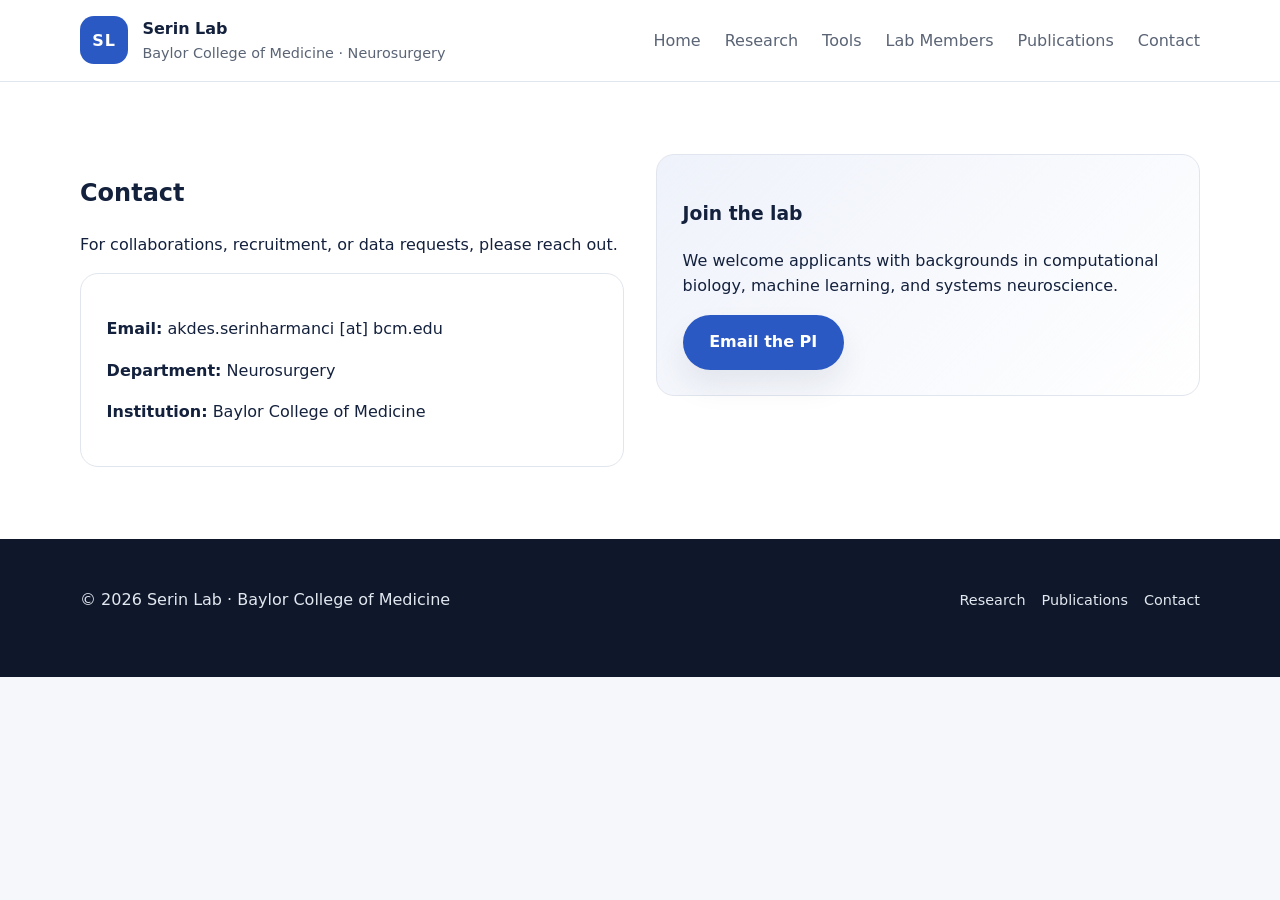
==== contact.html @ 44fc3e0a "update" ====
<!doctype html>
<html lang="en">
  <head>
    <meta charset="utf-8" />
    <meta name="viewport" content="width=device-width, initial-scale=1" />
    <title>Contact | Serin Lab</title>
    <meta
      name="description"
      content="Contact the Serin Lab at Baylor College of Medicine."
    />
    <link rel="stylesheet" href="styles.css" />
  </head>
  <body>
    <header class="site-header">
      <div class="container header-inner">
        <div class="brand">
          <div class="brand-mark" aria-hidden="true">SL</div>
          <div>
            <p class="brand-title">Serin Lab</p>
            <p class="brand-subtitle">Baylor College of Medicine · Neurosurgery</p>
          </div>
        </div>
        <button class="nav-toggle" id="navToggle" aria-label="Toggle navigation">
          <span></span>
          <span></span>
          <span></span>
        </button>
        <nav class="nav" id="siteNav">
          <a href="index.html">Home</a>
          <a href="research.html">Research</a>
          <a href="tools.html">Tools</a>
          <a href="members.html">Lab Members</a>
          <a href="publications.html">Publications</a>
          <a href="contact.html">Contact</a>
        </nav>
      </div>
    </header>

    <main>
      <section class="section alt">
        <div class="container contact-grid">
          <div>
            <h2>Contact</h2>
            <p>
              For collaborations, recruitment, or data requests, please reach out.
            </p>
            <div class="contact-card">
              <p><strong>Email:</strong> akdes.serinharmanci [at] bcm.edu</p>
              <p><strong>Department:</strong> Neurosurgery</p>
              <p><strong>Institution:</strong> Baylor College of Medicine</p>
            </div>
          </div>
          <div class="contact-card alt">
            <h3>Join the lab</h3>
            <p>
              We welcome applicants with backgrounds in computational biology,
              machine learning, and systems neuroscience.
            </p>
            <a class="button primary" href="mailto:akdes.serinharmanci@bcm.edu">
              Email the PI
            </a>
          </div>
        </div>
      </section>
    </main>

    <footer class="site-footer">
      <div class="container footer-inner">
        <p>© <span id="year"></span> Serin Lab · Baylor College of Medicine</p>
        <div class="footer-links">
          <a href="research.html">Research</a>
          <a href="publications.html">Publications</a>
          <a href="contact.html">Contact</a>
        </div>
      </div>
    </footer>

    <script src="main.js"></script>
  </body>
</html>
---- styles.css ----
*,
*::before,
*::after {
  box-sizing: border-box;
}

:root {
  color-scheme: light;
  --bg: #f6f7fb;
  --surface: #ffffff;
  --text: #14213d;
  --muted: #5a6475;
  --accent: #2b59c3;
  --accent-dark: #1f3c88;
  --border: #e1e5ee;
  --shadow: 0 16px 30px rgba(20, 33, 61, 0.08);
}

body {
  margin: 0;
  font-family: "Inter", "Segoe UI", system-ui, -apple-system, sans-serif;
  color: var(--text);
  background: var(--bg);
  line-height: 1.6;
}

a {
  color: inherit;
  text-decoration: none;
}

img {
  max-width: 100%;
  display: block;
}

.container {
  width: min(1120px, 90vw);
  margin: 0 auto;
}

.site-header {
  position: sticky;
  top: 0;
  z-index: 10;
  background: rgba(255, 255, 255, 0.92);
  backdrop-filter: blur(12px);
  border-bottom: 1px solid var(--border);
}

.header-inner {
  display: flex;
  align-items: center;
  justify-content: space-between;
  padding: 1rem 0;
  gap: 2rem;
}

.brand {
  display: flex;
  align-items: center;
  gap: 0.9rem;
}

.brand-mark {
  width: 48px;
  height: 48px;
  border-radius: 14px;
  display: grid;
  place-items: center;
  background: var(--accent);
  color: white;
  font-weight: 700;
  letter-spacing: 1px;
}

.brand-title {
  font-weight: 700;
  margin: 0;
}

.brand-subtitle {
  margin: 0;
  color: var(--muted);
  font-size: 0.9rem;
}

.nav {
  display: flex;
  align-items: center;
  gap: 1.5rem;
  font-weight: 500;
}

.nav a {
  color: var(--muted);
  transition: color 0.2s ease;
}

.nav a:hover {
  color: var(--accent);
}

.nav-toggle {
  display: none;
  background: none;
  border: none;
  cursor: pointer;
  padding: 0;
  gap: 6px;
  flex-direction: column;
}

.nav-toggle span {
  width: 24px;
  height: 2px;
  background: var(--text);
  display: block;
}

.hero {
  padding: 5rem 0 4rem;
  background: linear-gradient(135deg, rgba(43, 89, 195, 0.1), transparent);
}

.hero-grid {
  display: grid;
  grid-template-columns: repeat(auto-fit, minmax(280px, 1fr));
  gap: 3rem;
  align-items: center;
}

.eyebrow {
  text-transform: uppercase;
  letter-spacing: 2px;
  color: var(--accent);
  font-weight: 600;
  font-size: 0.8rem;
  margin-bottom: 1rem;
}

.hero h1 {
  font-size: clamp(2.4rem, 3vw, 3.3rem);
  margin: 0 0 1rem;
}

.lead {
  font-size: 1.1rem;
  color: var(--muted);
  max-width: 540px;
}

.cta-row {
  display: flex;
  flex-wrap: wrap;
  gap: 1rem;
  margin: 2rem 0;
}

.button {
  padding: 0.85rem 1.6rem;
  border-radius: 999px;
  border: 1px solid transparent;
  font-weight: 600;
  display: inline-flex;
  align-items: center;
  justify-content: center;
  gap: 0.5rem;
}

.button.primary {
  background: var(--accent);
  color: white;
  box-shadow: var(--shadow);
}

.button.primary:hover {
  background: var(--accent-dark);
}

.button.ghost {
  border-color: var(--border);
  color: var(--text);
  background: white;
}

.hero-stats {
  display: flex;
  gap: 2rem;
  flex-wrap: wrap;
}

.stat-number {
  font-weight: 700;
  margin: 0;
}

.stat-label {
  margin: 0;
  color: var(--muted);
  font-size: 0.9rem;
}

.hero-card {
  background: var(--surface);
  border-radius: 24px;
  padding: 2rem;
  box-shadow: var(--shadow);
}

.hero-card h2 {
  margin-top: 0;
}

.hero-card ul {
  padding-left: 1.2rem;
  margin: 1rem 0 2rem;
  color: var(--muted);
}

.hero-card-footer {
  border-top: 1px solid var(--border);
  padding-top: 1.2rem;
}

.text-link {
  color: var(--accent);
  font-weight: 600;
}

.section {
  padding: 4.5rem 0;
}

.section.alt {
  background: white;
}

.section-header {
  max-width: 720px;
  margin-bottom: 2.5rem;
}

.section-header h2 {
  margin-top: 0;
  font-size: 2rem;
}

.section-header p {
  color: var(--muted);
}

.card-grid {
  display: grid;
  gap: 1.5rem;
  grid-template-columns: repeat(auto-fit, minmax(240px, 1fr));
}

.card {
  background: var(--surface);
  padding: 1.6rem;
  border-radius: 18px;
  box-shadow: var(--shadow);
}

.card p {
  color: var(--muted);
}

.timeline {
  display: grid;
  gap: 1.4rem;
}

.timeline-item {
  padding: 1.4rem 1.6rem;
  border-radius: 16px;
  background: var(--bg);
  border: 1px solid var(--border);
}

.timeline-date {
  font-weight: 700;
  margin: 0 0 0.4rem;
}

.note {
  color: var(--muted);
  margin-top: 1.5rem;
}

.member-grid {
  display: grid;
  gap: 1.5rem;
  grid-template-columns: repeat(auto-fit, minmax(220px, 1fr));
}

.member-card {
  background: var(--surface);
  padding: 1.5rem;
  border-radius: 18px;
  border: 1px solid var(--border);
}

.publication-list {
  display: grid;
  gap: 1.4rem;
}

.publication-list article {
  background: var(--surface);
  padding: 1.5rem;
  border-radius: 18px;
  border: 1px solid var(--border);
}

.contact-grid {
  display: grid;
  gap: 2rem;
  grid-template-columns: repeat(auto-fit, minmax(260px, 1fr));
  align-items: start;
}

.contact-card {
  background: var(--surface);
  padding: 1.6rem;
  border-radius: 18px;
  border: 1px solid var(--border);
}

.contact-card.alt {
  background: linear-gradient(135deg, rgba(43, 89, 195, 0.08), white);
}

.site-footer {
  padding: 2rem 0 3rem;
  background: #0f172a;
  color: #e2e8f0;
}

.footer-inner {
  display: flex;
  flex-wrap: wrap;
  align-items: center;
  justify-content: space-between;
  gap: 1rem;
}

.footer-links {
  display: flex;
  gap: 1rem;
  font-size: 0.9rem;
}

@media (max-width: 900px) {
  .nav {
    position: absolute;
    top: 70px;
    right: 5vw;
    background: white;
    flex-direction: column;
    align-items: flex-start;
    padding: 1rem 1.4rem;
    border-radius: 16px;
    box-shadow: var(--shadow);
    display: none;
  }

  .nav.open {
    display: flex;
  }

  .nav-toggle {
    display: flex;
  }
}

@media (max-width: 600px) {
  .hero {
    padding-top: 3.5rem;
  }

  .cta-row {
    flex-direction: column;
  }
}
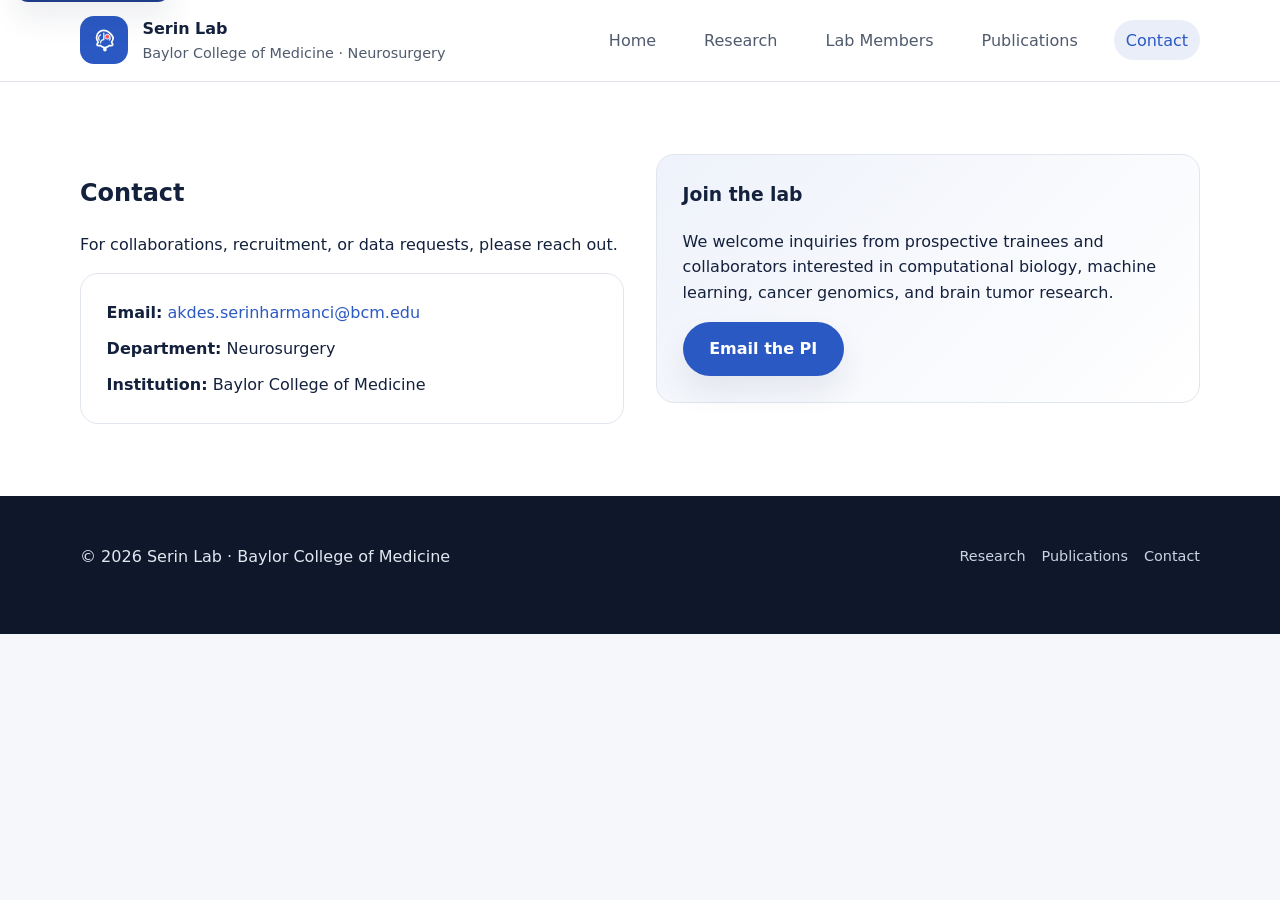
==== commit e7d2391b: "update website polish and navigation Improve the public-facing site with clearer content, stronger a" ====
--- a/contact.html
+++ b/contact.html
@@ -6,21 +6,39 @@
     <title>Contact | Serin Lab</title>
     <meta
       name="description"
-      content="Contact the Serin Lab at Baylor College of Medicine."
+      content="Contact the Serin Lab at Baylor College of Medicine for collaborations, recruitment, and research inquiries."
     />
+    <meta name="theme-color" content="#2b59c3" />
+    <meta property="og:title" content="Contact | Serin Lab" />
+    <meta
+      property="og:description"
+      content="Reach out to the Serin Lab for collaborations, data requests, and trainee inquiries."
+    />
+    <meta property="og:type" content="website" />
+    <meta property="og:url" content="https://serinlab.org/contact.html" />
+    <meta property="og:site_name" content="Serin Lab" />
+    <link rel="canonical" href="https://serinlab.org/contact.html" />
+    <link rel="icon" href="favicon.svg" type="image/svg+xml" />
     <link rel="stylesheet" href="styles.css" />
   </head>
   <body>
+    <a class="skip-link" href="#main-content">Skip to content</a>
     <header class="site-header">
       <div class="container header-inner">
-        <div class="brand">
+        <a class="brand brand-link" href="index.html" aria-label="Serin Lab home">
           <div class="brand-mark" aria-hidden="true">SL</div>
           <div>
             <p class="brand-title">Serin Lab</p>
             <p class="brand-subtitle">Baylor College of Medicine · Neurosurgery</p>
           </div>
-        </div>
-        <button class="nav-toggle" id="navToggle" aria-label="Toggle navigation">
+        </a>
+        <button
+          class="nav-toggle"
+          id="navToggle"
+          aria-label="Toggle navigation"
+          aria-expanded="false"
+          aria-controls="siteNav"
+        >
           <span></span>
           <span></span>
           <span></span>
@@ -28,7 +46,6 @@
         <nav class="nav" id="siteNav">
           <a href="index.html">Home</a>
           <a href="research.html">Research</a>
-          <a href="tools.html">Tools</a>
           <a href="members.html">Lab Members</a>
           <a href="publications.html">Publications</a>
           <a href="contact.html">Contact</a>
@@ -36,25 +53,31 @@
       </div>
     </header>
 
-    <main>
+    <main id="main-content">
       <section class="section alt">
         <div class="container contact-grid">
           <div>
-            <h2>Contact</h2>
+            <h1>Contact</h1>
             <p>
               For collaborations, recruitment, or data requests, please reach out.
             </p>
             <div class="contact-card">
-              <p><strong>Email:</strong> akdes.serinharmanci [at] bcm.edu</p>
-              <p><strong>Department:</strong> Neurosurgery</p>
-              <p><strong>Institution:</strong> Baylor College of Medicine</p>
+              <ul class="contact-list">
+                <li>
+                  <strong>Email:</strong>
+                  <a href="mailto:akdes.serinharmanci@bcm.edu">akdes.serinharmanci@bcm.edu</a>
+                </li>
+                <li><strong>Department:</strong> Neurosurgery</li>
+                <li><strong>Institution:</strong> Baylor College of Medicine</li>
+              </ul>
             </div>
           </div>
           <div class="contact-card alt">
             <h3>Join the lab</h3>
             <p>
-              We welcome applicants with backgrounds in computational biology,
-              machine learning, and systems neuroscience.
+              We welcome inquiries from prospective trainees and collaborators
+              interested in computational biology, machine learning, cancer
+              genomics, and brain tumor research.
             </p>
             <a class="button primary" href="mailto:akdes.serinharmanci@bcm.edu">
               Email the PI
--- a/styles.css
+++ b/styles.css
@@ -2,6 +2,10 @@
 *::before,
 *::after {
   box-sizing: border-box;
+}
+
+html {
+  scroll-behavior: smooth;
 }
 
 :root {
@@ -9,7 +13,7 @@
   --bg: #f6f7fb;
   --surface: #ffffff;
   --text: #14213d;
-  --muted: #5a6475;
+  --muted: #4f5b6d;
   --accent: #2b59c3;
   --accent-dark: #1f3c88;
   --border: #e1e5ee;
@@ -22,6 +26,7 @@
   color: var(--text);
   background: var(--bg);
   line-height: 1.6;
+  min-height: 100vh;
 }
 
 a {
@@ -29,9 +34,32 @@
   text-decoration: none;
 }
 
+button,
+input,
+textarea,
+select {
+  font: inherit;
+}
+
 img {
   max-width: 100%;
   display: block;
+}
+
+.skip-link {
+  position: absolute;
+  left: 1rem;
+  top: -3rem;
+  z-index: 20;
+  padding: 0.75rem 1rem;
+  border-radius: 12px;
+  background: var(--accent-dark);
+  color: #fff;
+  box-shadow: var(--shadow);
+}
+
+.skip-link:focus-visible {
+  top: 1rem;
 }
 
 .container {
@@ -62,6 +90,10 @@
   gap: 0.9rem;
 }
 
+.brand-link {
+  color: inherit;
+}
+
 .brand-mark {
   width: 48px;
   height: 48px;
@@ -69,9 +101,12 @@
   display: grid;
   place-items: center;
   background: var(--accent);
-  color: white;
-  font-weight: 700;
-  letter-spacing: 1px;
+  background-image: url("brain-tumor-icon.svg");
+  background-repeat: no-repeat;
+  background-position: center;
+  background-size: 28px 28px;
+  color: transparent;
+  font-size: 0;
 }
 
 .brand-title {
@@ -83,6 +118,11 @@
   margin: 0;
   color: var(--muted);
   font-size: 0.9rem;
+}
+
+.brand-link:hover .brand-mark,
+.brand-link:focus-visible .brand-mark {
+  background: var(--accent-dark);
 }
 
 .nav {
@@ -94,19 +134,28 @@
 
 .nav a {
   color: var(--muted);
-  transition: color 0.2s ease;
-}
-
-.nav a:hover {
+  padding: 0.45rem 0.75rem;
+  border-radius: 999px;
+  transition:
+    color 0.2s ease,
+    background-color 0.2s ease;
+}
+
+.nav a:hover,
+.nav a:focus-visible,
+.nav a.is-active,
+.nav a[aria-current="page"] {
   color: var(--accent);
+  background: rgba(43, 89, 195, 0.1);
 }
 
 .nav-toggle {
   display: none;
   background: none;
-  border: none;
+  border: 1px solid transparent;
+  border-radius: 12px;
   cursor: pointer;
-  padding: 0;
+  padding: 0.5rem;
   gap: 6px;
   flex-direction: column;
 }
@@ -166,6 +215,11 @@
   align-items: center;
   justify-content: center;
   gap: 0.5rem;
+  transition:
+    transform 0.2s ease,
+    background-color 0.2s ease,
+    border-color 0.2s ease,
+    box-shadow 0.2s ease;
 }
 
 .button.primary {
@@ -184,15 +238,28 @@
   background: white;
 }
 
+.button:hover {
+  transform: translateY(-1px);
+}
+
 .hero-stats {
   display: flex;
   gap: 2rem;
   flex-wrap: wrap;
 }
 
+.hero-stats > div {
+  min-width: 170px;
+  padding: 1rem 1.1rem;
+  border: 1px solid var(--border);
+  border-radius: 18px;
+  background: rgba(255, 255, 255, 0.72);
+}
+
 .stat-number {
   font-weight: 700;
   margin: 0;
+  font-size: 1rem;
 }
 
 .stat-label {
@@ -218,6 +285,10 @@
   color: var(--muted);
 }
 
+.hero-card li + li {
+  margin-top: 0.55rem;
+}
+
 .hero-card-footer {
   border-top: 1px solid var(--border);
   padding-top: 1.2rem;
@@ -228,6 +299,11 @@
   font-weight: 600;
 }
 
+.text-link:hover,
+.text-link:focus-visible {
+  color: var(--accent-dark);
+}
+
 .section {
   padding: 4.5rem 0;
 }
@@ -248,6 +324,8 @@
 
 .section-header p {
   color: var(--muted);
+  max-width: 64ch;
+  margin-bottom: 0;
 }
 
 .card-grid {
@@ -263,8 +341,38 @@
   box-shadow: var(--shadow);
 }
 
+.card h2,
+.card h3,
+.member-card h2,
+.publication-list h2,
+.contact-card h3 {
+  margin-top: 0;
+}
+
 .card p {
   color: var(--muted);
+}
+
+.card,
+.member-card,
+.publication-list article,
+.contact-card,
+.hero-card,
+.timeline-item {
+  transition:
+    transform 0.2s ease,
+    box-shadow 0.2s ease,
+    border-color 0.2s ease;
+}
+
+.card:hover,
+.member-card:hover,
+.publication-list article:hover,
+.contact-card:hover,
+.hero-card:hover,
+.timeline-item:hover {
+  transform: translateY(-2px);
+  box-shadow: 0 20px 36px rgba(20, 33, 61, 0.12);
 }
 
 .timeline {
@@ -289,6 +397,14 @@
   margin-top: 1.5rem;
 }
 
+.note.strong {
+  margin-top: 2rem;
+  padding: 1rem 1.2rem;
+  border-left: 4px solid var(--accent);
+  border-radius: 0 14px 14px 0;
+  background: rgba(43, 89, 195, 0.06);
+}
+
 .member-grid {
   display: grid;
   gap: 1.5rem;
@@ -302,6 +418,16 @@
   border: 1px solid var(--border);
 }
 
+.member-role {
+  margin: 0.35rem 0 0.8rem;
+  color: var(--accent);
+  font-weight: 600;
+}
+
+.member-card p:last-child {
+  margin-bottom: 0;
+}
+
 .publication-list {
   display: grid;
   gap: 1.4rem;
@@ -314,6 +440,16 @@
   border: 1px solid var(--border);
 }
 
+.publication-meta {
+  margin: 0;
+  color: var(--muted);
+  font-weight: 500;
+}
+
+.publication-cta {
+  margin-top: 2rem;
+}
+
 .contact-grid {
   display: grid;
   gap: 2rem;
@@ -332,6 +468,20 @@
   background: linear-gradient(135deg, rgba(43, 89, 195, 0.08), white);
 }
 
+.contact-list {
+  list-style: none;
+  padding: 0;
+  margin: 0;
+}
+
+.contact-list li + li {
+  margin-top: 0.65rem;
+}
+
+.contact-list a {
+  color: var(--accent);
+}
+
 .site-footer {
   padding: 2rem 0 3rem;
   background: #0f172a;
@@ -350,6 +500,20 @@
   display: flex;
   gap: 1rem;
   font-size: 0.9rem;
+}
+
+.footer-links a {
+  color: #cbd5e1;
+}
+
+.footer-links a:hover,
+.footer-links a:focus-visible {
+  color: #ffffff;
+}
+
+:focus-visible {
+  outline: 3px solid rgba(43, 89, 195, 0.28);
+  outline-offset: 3px;
 }
 
 @media (max-width: 900px) {
@@ -362,12 +526,18 @@
     align-items: flex-start;
     padding: 1rem 1.4rem;
     border-radius: 16px;
+    border: 1px solid var(--border);
     box-shadow: var(--shadow);
     display: none;
+    min-width: min(280px, 90vw);
   }
 
   .nav.open {
     display: flex;
+  }
+
+  .nav a {
+    width: 100%;
   }
 
   .nav-toggle {
@@ -383,4 +553,21 @@
   .cta-row {
     flex-direction: column;
   }
-}
+
+  .hero-stats > div {
+    width: 100%;
+  }
+}
+
+@media (prefers-reduced-motion: reduce) {
+  html {
+    scroll-behavior: auto;
+  }
+
+  *,
+  *::before,
+  *::after {
+    transition: none !important;
+    animation: none !important;
+  }
+}
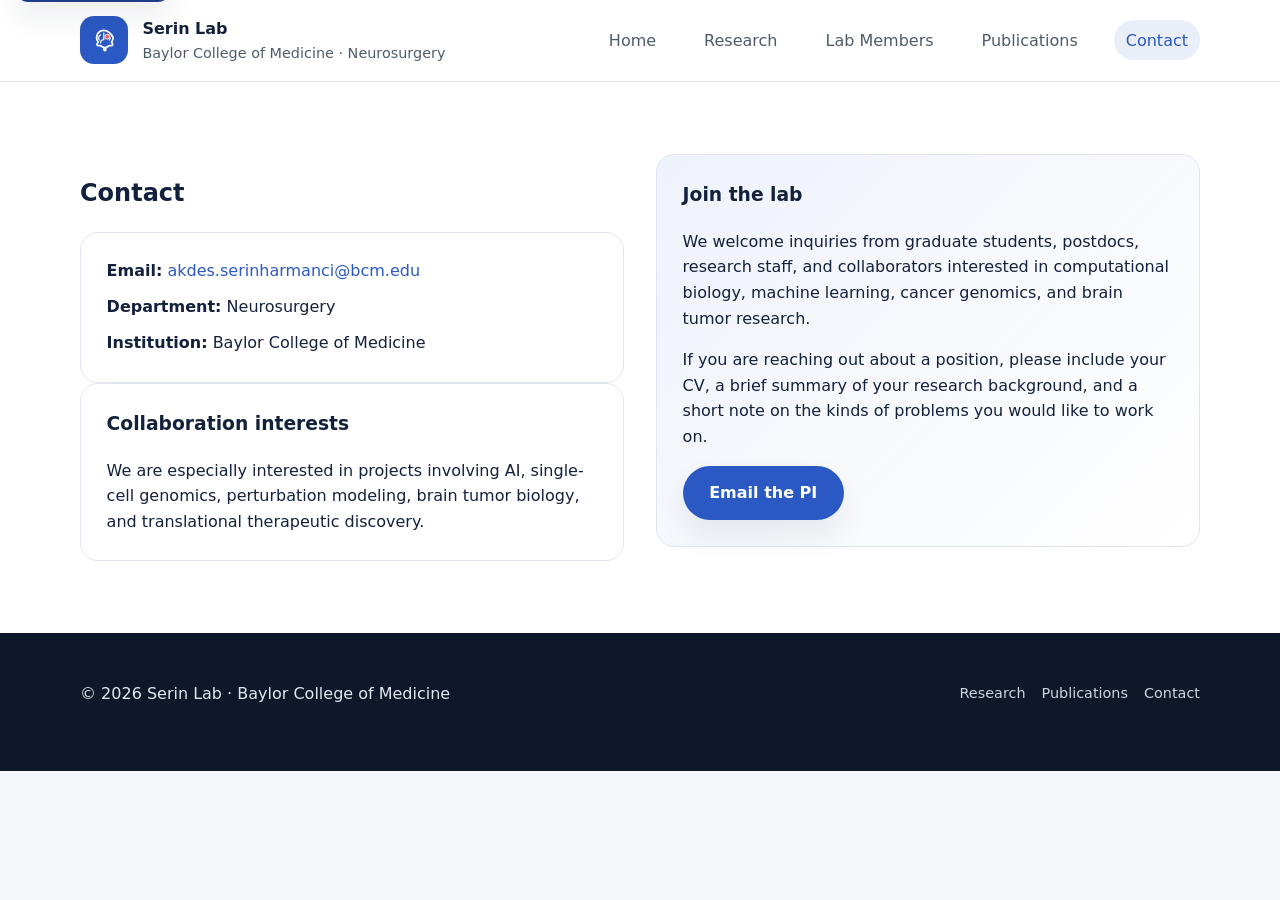
==== commit 5461b159: "refresh lab website content and visuals Reposition the site around AI-driven brain tumor research an" ====
--- a/contact.html
+++ b/contact.html
@@ -6,13 +6,13 @@
     <title>Contact | Serin Lab</title>
     <meta
       name="description"
-      content="Contact the Serin Lab at Baylor College of Medicine for collaborations, recruitment, and research inquiries."
+      content="Contact the Serin Lab at Baylor College of Medicine for collaborations, recruitment, and AI-driven brain tumor research inquiries."
     />
     <meta name="theme-color" content="#2b59c3" />
     <meta property="og:title" content="Contact | Serin Lab" />
     <meta
       property="og:description"
-      content="Reach out to the Serin Lab for collaborations, data requests, and trainee inquiries."
+      content="Reach out to the Serin Lab for collaborations, student recruitment, and brain tumor AI research inquiries."
     />
     <meta property="og:type" content="website" />
     <meta property="og:url" content="https://serinlab.org/contact.html" />
@@ -58,9 +58,6 @@
         <div class="container contact-grid">
           <div>
             <h1>Contact</h1>
-            <p>
-              For collaborations, recruitment, or data requests, please reach out.
-            </p>
             <div class="contact-card">
               <ul class="contact-list">
                 <li>
@@ -71,13 +68,26 @@
                 <li><strong>Institution:</strong> Baylor College of Medicine</li>
               </ul>
             </div>
+            <div class="contact-card">
+              <h3>Collaboration interests</h3>
+              <p>
+                We are especially interested in projects involving AI, single-cell
+                genomics, perturbation modeling, brain tumor biology, and
+                translational therapeutic discovery.
+              </p>
+            </div>
           </div>
           <div class="contact-card alt">
             <h3>Join the lab</h3>
             <p>
-              We welcome inquiries from prospective trainees and collaborators
-              interested in computational biology, machine learning, cancer
-              genomics, and brain tumor research.
+              We welcome inquiries from graduate students, postdocs, research
+              staff, and collaborators interested in computational biology,
+              machine learning, cancer genomics, and brain tumor research.
+            </p>
+            <p>
+              If you are reaching out about a position, please include your CV, a
+              brief summary of your research background, and a short note on the
+              kinds of problems you would like to work on.
             </p>
             <a class="button primary" href="mailto:akdes.serinharmanci@bcm.edu">
               Email the PI
--- a/styles.css
+++ b/styles.css
@@ -109,6 +109,12 @@
   font-size: 0;
 }
 
+.home-page .brand-mark {
+  width: 60px;
+  height: 60px;
+  background-size: 36px 36px;
+}
+
 .brand-title {
   font-weight: 700;
   margin: 0;
@@ -275,6 +281,14 @@
   box-shadow: var(--shadow);
 }
 
+.hero-visual {
+  width: 100%;
+  border-radius: 18px;
+  margin-bottom: 1.25rem;
+  border: 1px solid rgba(43, 89, 195, 0.14);
+  box-shadow: 0 18px 34px rgba(20, 33, 61, 0.14);
+}
+
 .hero-card h2 {
   margin-top: 0;
 }
@@ -317,6 +331,7 @@
   margin-bottom: 2.5rem;
 }
 
+.section-header h1,
 .section-header h2 {
   margin-top: 0;
   font-size: 2rem;
@@ -351,6 +366,13 @@
 
 .card p {
   color: var(--muted);
+}
+
+.card p:last-child,
+.contact-card p:last-child,
+.member-card p:last-child,
+.publication-list article p:last-child {
+  margin-bottom: 0;
 }
 
 .card,
@@ -370,6 +392,7 @@
 .publication-list article:hover,
 .contact-card:hover,
 .hero-card:hover,
+.feature-visual-card:hover,
 .timeline-item:hover {
   transform: translateY(-2px);
   box-shadow: 0 20px 36px rgba(20, 33, 61, 0.12);
@@ -411,6 +434,10 @@
   grid-template-columns: repeat(auto-fit, minmax(220px, 1fr));
 }
 
+.member-list {
+  grid-template-columns: 1fr;
+}
+
 .member-card {
   background: var(--surface);
   padding: 1.5rem;
@@ -418,6 +445,28 @@
   border: 1px solid var(--border);
 }
 
+.member-feature {
+  display: grid;
+  grid-template-columns: minmax(180px, 240px) 1fr;
+  gap: 1.5rem;
+  align-items: center;
+}
+
+.member-photo {
+  width: 100%;
+  aspect-ratio: 1 / 1;
+  object-fit: cover;
+  border-radius: 16px;
+  margin-bottom: 1rem;
+  border: 1px solid var(--border);
+}
+
+.member-photo-large {
+  margin-bottom: 0;
+  max-width: 240px;
+  justify-self: center;
+}
+
 .member-role {
   margin: 0.35rem 0 0.8rem;
   color: var(--accent);
@@ -447,7 +496,44 @@
 }
 
 .publication-cta {
+  display: flex;
+  flex-wrap: wrap;
+  gap: 1rem;
   margin-top: 2rem;
+}
+
+.feature-visual-card {
+  margin-top: 2rem;
+  display: grid;
+  grid-template-columns: minmax(260px, 1fr) minmax(320px, 1.3fr);
+  gap: 1.5rem;
+  align-items: center;
+  background: linear-gradient(135deg, rgba(43, 89, 195, 0.08), #ffffff);
+  border: 1px solid var(--border);
+  border-radius: 24px;
+  padding: 1.5rem;
+  box-shadow: var(--shadow);
+  transition:
+    transform 0.2s ease,
+    box-shadow 0.2s ease,
+    border-color 0.2s ease;
+}
+
+.feature-visual-copy h3 {
+  margin-top: 0;
+  margin-bottom: 0.75rem;
+}
+
+.feature-visual-copy p:last-child {
+  margin-bottom: 0;
+  color: var(--muted);
+}
+
+.feature-visual {
+  width: 100%;
+  border-radius: 18px;
+  border: 1px solid rgba(43, 89, 195, 0.14);
+  box-shadow: 0 18px 34px rgba(20, 33, 61, 0.14);
 }
 
 .contact-grid {
@@ -543,6 +629,18 @@
   .nav-toggle {
     display: flex;
   }
+
+  .member-feature {
+    grid-template-columns: 1fr;
+  }
+
+  .member-photo-large {
+    max-width: 220px;
+  }
+
+  .feature-visual-card {
+    grid-template-columns: 1fr;
+  }
 }
 
 @media (max-width: 600px) {
